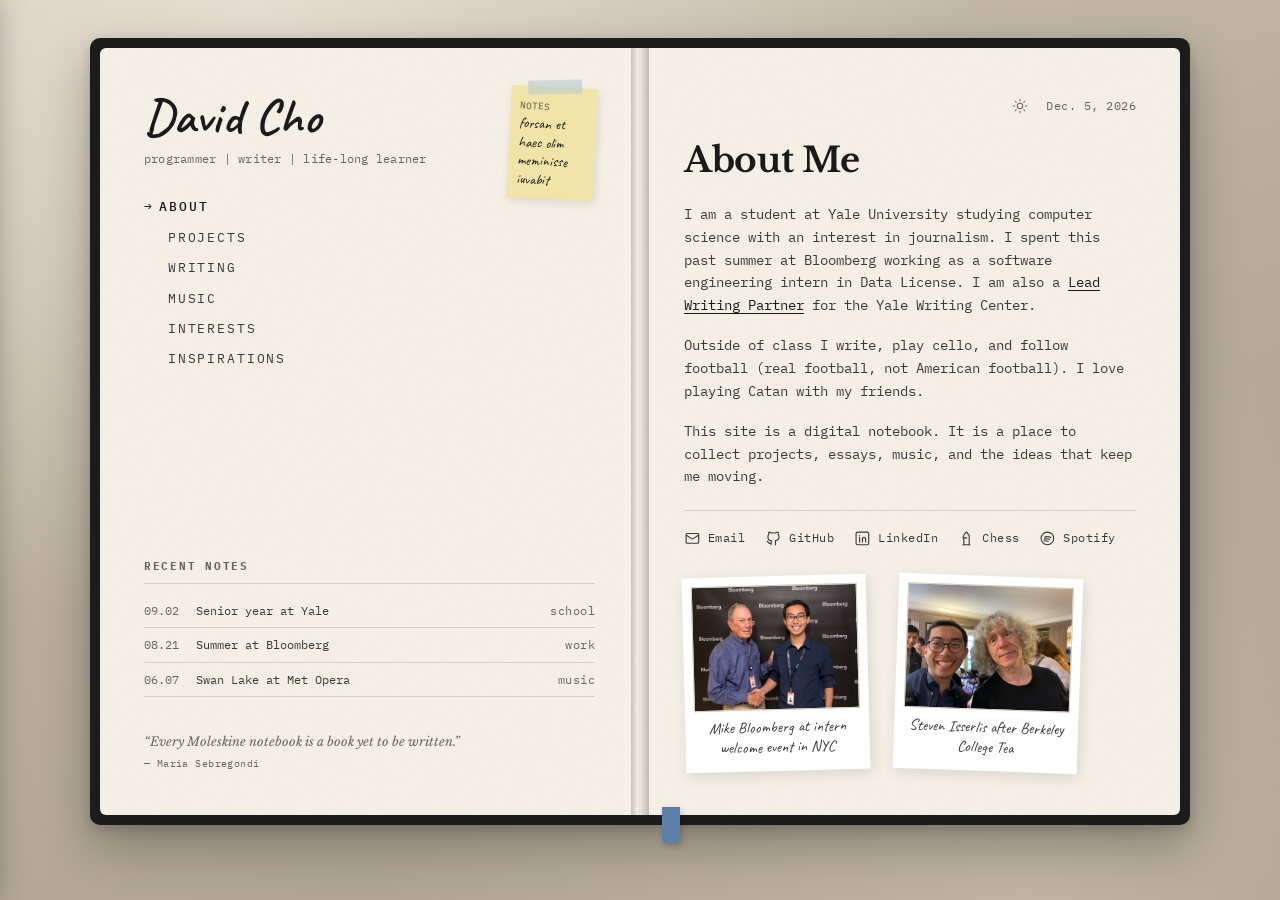
==== src/index.html @ 08c5a35d "Ship first full iteration of the notebook personal site. Move everything under src/, add About throu" ====
<!DOCTYPE html>
<html lang="en">
<head>
  <meta charset="UTF-8">
  <meta name="viewport" content="width=device-width, initial-scale=1.0">
  <title>David Cho — About</title>
  <link rel="stylesheet" href="assets/css/style.css">
</head>
<body data-page="about" data-show-mobile-home="true">
  <div class="site">
    <div data-chrome></div>
    <div class="notebook">
      <div data-page-left></div>
      <main class="page page-right">
        <div data-content-meta></div>
        <h2 class="content-title">About Me</h2>
        <div class="content-body">
          <p>
            I am a student at Yale University studying computer science with an interest in journalism.
            I spent this past summer at Bloomberg working as a software engineering intern in Data License.
            I am also a <a class="inline-link" href="https://poorvucenter.yale.edu/profile/david-cho" target="_blank" rel="noopener noreferrer">Lead Writing Partner</a> for the Yale Writing Center.
          </p>
          <p>
            Outside of class I write, play cello, and follow football (real football, not American football). I love playing Catan with my friends.
          </p>
          <p>
            This site is a digital notebook. It is a place to collect projects, essays, music, and the ideas that keep me moving.
          </p>

          <nav class="contact-links" aria-label="Contact">
            <a href="mailto:david.cho@yale.edu" class="contact-link">
              <svg viewBox="0 0 24 24" aria-hidden="true"><rect x="3" y="5" width="18" height="14" rx="1.5"/><path d="M3.5 7.5L12 13l8.5-5.5"/></svg>
              <span>Email</span>
            </a>
            <a href="https://github.com/Chodav" class="contact-link" target="_blank" rel="noopener noreferrer">
              <svg viewBox="0 0 24 24" aria-hidden="true"><path d="M9 19c-4.3 1.4-4.3-2.5-6-3m12 5v-3.5c0-1 .1-1.4-.5-2 2.8-.3 5.5-1.4 5.5-6.1 0-1.3-.5-2.4-1.3-3.2.1-.3.6-1.6-.1-3.2 0 0-1.1-.3-3.5 1.3a12 12 0 0 0-6.2 0C6.6 2.8 5.5 3.1 5.5 3.1c-.7 1.6-.2 2.9-.1 3.2A4.6 4.6 0 0 0 4.1 9.5c0 4.7 2.7 5.8 5.5 6.1-.6.5-.9 1.3-.9 2.5V21"/></svg>
              <span>GitHub</span>
            </a>
            <a href="https://www.linkedin.com/in/david-cho-4658502a8" class="contact-link" target="_blank" rel="noopener noreferrer">
              <svg viewBox="0 0 24 24" aria-hidden="true"><rect x="3" y="3" width="18" height="18" rx="2"/><path d="M8 10v7M8 7.5v.1M12 17v-4.2a2.3 2.3 0 0 1 4.6 0V17"/></svg>
              <span>LinkedIn</span>
            </a>
            <a href="https://www.chess.com/member/thechosenone_04" class="contact-link" target="_blank" rel="noopener noreferrer">
              <svg viewBox="0 0 24 24" aria-hidden="true"><path d="M7 21h10"/><path d="M8.5 21V13.5L7 11l1.2-3.2L10 4.5 12.5 3l1.3 1.8L16 8v13"/><path d="M8 11.2h4.5"/></svg>
              <span>Chess</span>
            </a>
            <a href="https://open.spotify.com/user/w8wuxxulh6s0yvmhb4m9mcxh7" class="contact-link" target="_blank" rel="noopener noreferrer">
              <svg viewBox="0 0 24 24" aria-hidden="true"><circle cx="12" cy="12" r="9"/><path d="M8 10.2c2.8-1 6.2-.8 8.8.5M7.5 13c2.5-.8 5.4-.6 7.7.5M7.2 15.7c1.9-.6 4.1-.5 5.9.3"/></svg>
              <span>Spotify</span>
            </a>
          </nav>

          <div class="photo-row" aria-label="Photos">
            <figure class="polaroid">
              <div class="polaroid-frame">
                <img src="assets/images/mike_bloomberg.jpg" alt="Meeting Mike Bloomberg at Bloomberg headquarters" width="1000" height="666" loading="lazy">
              </div>
              <figcaption class="polaroid-caption">Mike Bloomberg at intern welcome event in NYC</figcaption>
            </figure>
            <figure class="polaroid polaroid--tilt">
              <div class="polaroid-frame">
                <img src="assets/images/steven_isserlis.jpg" alt="With cellist Steven Isserlis" width="1000" height="750" loading="lazy">
              </div>
              <figcaption class="polaroid-caption">Steven Isserlis after Berkeley College Tea</figcaption>
            </figure>
          </div>
        </div>
      </main>
    </div>
    <div data-mount="mobile-home"></div>
  </div>
  <script src="assets/js/script.js"></script>
</body>
</html>
---- src/assets/css/style.css ----
@import url("https://fonts.googleapis.com/css2?family=Caveat:wght@500;600&family=IBM+Plex+Mono:ital,wght@0,400;0,500;1,400&family=Libre+Baskerville:ital,wght@0,400;0,700;1,400&display=swap");

:root {
  --paper: #f5f0e6;
  --paper-deep: #ebe4d6;
  --ink: #1a1a1a;
  --ink-soft: #3a3a3a;
  --ink-muted: #6b6560;
  --rule: #d4cdc0;
  --sticky: #f0e4a8;
  --tape: rgba(180, 200, 210, 0.55);
  --cover: #1c1c1c;
  --ribbon: #5b7fa6;
  --shadow: rgba(40, 30, 20, 0.12);
  --drawer-bg: #161616;
  --drawer-ink: #f5f0e6;
  --font-script: "Caveat", cursive;
  --font-serif: "Libre Baskerville", Georgia, serif;
  --font-mono: "IBM Plex Mono", "Courier New", monospace;
  --page-pad: clamp(1.5rem, 4vw, 2.75rem);
  --spread-max: 1100px;
  --radius-page: 6px;
  --page-min-h: 640px;
  --page-max-h: min(780px, calc(100vh - 5rem));
}

[data-theme="dark"] {
  --paper: #1e1c19;
  --paper-deep: #161411;
  --ink: #f0ebe3;
  --ink-soft: #d4cdc3;
  --ink-muted: #9a9288;
  --rule: #3a3630;
  --sticky: #5c5330;
  --tape: rgba(100, 130, 150, 0.45);
  --cover: #0a0a0a;
  --shadow: rgba(0, 0, 0, 0.45);
  --drawer-bg: #0d0d0d;
  --drawer-ink: #f0ebe3;
}

*,
*::before,
*::after {
  box-sizing: border-box;
}

html {
  scroll-behavior: smooth;
}

body {
  margin: 0;
  min-height: 100vh;
  font-family: var(--font-mono);
  font-size: 0.9rem;
  line-height: 1.65;
  color: var(--ink);
  background:
    radial-gradient(ellipse at 20% 0%, rgba(255, 250, 240, 0.5), transparent 50%),
    radial-gradient(ellipse at 80% 100%, rgba(220, 210, 190, 0.4), transparent 45%),
    linear-gradient(160deg, #cfc6b4 0%, #b8ae9a 45%, #a89e8a 100%);
  background-attachment: fixed;
}

[data-theme="dark"] body {
  background:
    radial-gradient(ellipse at 30% 10%, rgba(50, 45, 38, 0.8), transparent 50%),
    linear-gradient(160deg, #0f0e0c 0%, #1a1814 100%);
}

a {
  color: inherit;
  text-decoration: none;
}

a:hover {
  opacity: 0.7;
}

img,
svg {
  max-width: 100%;
  display: block;
}

button {
  font: inherit;
  color: inherit;
  background: none;
  border: none;
  cursor: pointer;
  padding: 0;
}

/* —— Motion —— */
@keyframes notebook-in {
  from {
    opacity: 0;
    transform: translateY(12px);
  }
  to {
    opacity: 1;
    transform: translateY(0);
  }
}

@keyframes sticky-settle {
  from {
    opacity: 0;
    transform: rotate(8deg) translateY(-6px);
  }
  to {
    opacity: 1;
    transform: rotate(3deg) translateY(0);
  }
}

/* —— Site shell —— */
.site {
  min-height: 100vh;
  display: flex;
  flex-direction: column;
  align-items: center;
  padding: clamp(1rem, 3vw, 2.5rem) 1rem 3rem;
}

/* —— Mobile header —— */
.mobile-header {
  display: none;
  width: min(100%, 520px);
  align-items: center;
  justify-content: space-between;
  padding: 0.85rem 1.1rem;
  margin-bottom: 0.75rem;
  background: var(--paper);
  border: 1px solid var(--rule);
  border-radius: var(--radius-page);
  box-shadow: 0 8px 24px var(--shadow);
  position: relative;
  z-index: 20;
}

.mobile-header::after {
  content: "";
  position: absolute;
  top: -2px;
  right: 28%;
  width: 14px;
  height: 28px;
  background: var(--ribbon);
  border-radius: 0 0 3px 3px;
  box-shadow: 1px 2px 4px rgba(0, 0, 0, 0.15);
}

.mobile-brand {
  font-family: var(--font-script);
  font-size: 1.65rem;
  font-weight: 600;
  letter-spacing: 0.02em;
}

.icon-btn {
  width: 2rem;
  height: 2rem;
  display: grid;
  place-items: center;
  border-radius: 4px;
}

.icon-btn:hover {
  background: var(--paper-deep);
  opacity: 1;
}

.icon-btn svg {
  width: 1.15rem;
  height: 1.15rem;
  stroke: currentColor;
  fill: none;
  stroke-width: 1.6;
  stroke-linecap: round;
  stroke-linejoin: round;
}

/* —— Notebook spread —— */
.notebook {
  width: min(100%, var(--spread-max));
  display: grid;
  grid-template-columns: 1fr 1fr;
  background: var(--cover);
  border-radius: 10px;
  padding: 10px;
  box-shadow:
    0 20px 50px rgba(0, 0, 0, 0.28),
    0 4px 12px rgba(0, 0, 0, 0.15);
  position: relative;
  animation: notebook-in 0.55s ease both;
}

.notebook::before {
  content: "";
  position: absolute;
  top: 10px;
  bottom: 10px;
  left: 50%;
  width: 18px;
  transform: translateX(-50%);
  background: linear-gradient(
    90deg,
    rgba(0, 0, 0, 0.18),
    rgba(255, 255, 255, 0.04) 40%,
    rgba(0, 0, 0, 0.22)
  );
  z-index: 2;
  pointer-events: none;
}

.notebook::after {
  content: "";
  position: absolute;
  bottom: -18px;
  left: 52%;
  width: 18px;
  height: 36px;
  background: var(--ribbon);
  border-radius: 0 0 4px 4px;
  box-shadow: 2px 3px 6px rgba(0, 0, 0, 0.2);
}

.page {
  background-color: var(--paper);
  background-image:
    url("data:image/svg+xml,%3Csvg viewBox='0 0 200 200' xmlns='http://www.w3.org/2000/svg'%3E%3Cfilter id='n'%3E%3CfeTurbulence type='fractalNoise' baseFrequency='0.85' numOctaves='4' stitchTiles='stitch'/%3E%3C/filter%3E%3Crect width='100%25' height='100%25' filter='url(%23n)' opacity='0.04'/%3E%3C/svg%3E");
  min-height: min(var(--page-min-h), var(--page-max-h));
  max-height: var(--page-max-h);
  overflow-y: auto;
  overscroll-behavior: contain;
  padding: var(--page-pad);
  position: relative;
  scrollbar-width: thin;
  scrollbar-color: var(--rule) transparent;
}

.page-left {
  border-radius: var(--radius-page) 0 0 var(--radius-page);
  display: flex;
  flex-direction: column;
  gap: 1.75rem;
  border-right: 1px solid rgba(0, 0, 0, 0.06);
  overflow: visible;
}

.page-right {
  border-radius: 0 var(--radius-page) var(--radius-page) 0;
  display: flex;
  flex-direction: column;
}

/* —— Brand / sidebar —— */
.brand {
  position: relative;
  padding-right: 5.5rem;
}

.brand-name {
  font-family: var(--font-script);
  font-size: clamp(2.4rem, 4vw, 3.1rem);
  font-weight: 600;
  line-height: 1;
  margin: 0 0 0.35rem;
  letter-spacing: 0.01em;
}

.brand-tagline {
  margin: 0;
  font-size: 0.78rem;
  color: var(--ink-muted);
  letter-spacing: 0.02em;
}

/* —— Sticky note —— */
.sticky {
  position: absolute;
  top: -0.35rem;
  right: 0;
  width: 5.4rem;
  padding: 0.85rem 0.55rem 0.65rem;
  background: var(--sticky);
  box-shadow: 2px 3px 8px var(--shadow);
  transform: rotate(3deg);
  font-family: var(--font-script);
  font-size: 0.92rem;
  line-height: 1.25;
  color: var(--ink);
  z-index: 1;
  opacity: 1;
  animation: sticky-settle 0.7s 0.2s ease both;
}

.sticky:empty {
  display: none;
}

.sticky::before {
  content: "";
  position: absolute;
  top: -7px;
  left: 50%;
  transform: translateX(-50%) rotate(-4deg);
  width: 62%;
  height: 14px;
  background: var(--tape);
  border-radius: 1px;
}

.sticky-label {
  display: block;
  font-family: var(--font-mono);
  font-size: 0.58rem;
  letter-spacing: 0.12em;
  text-transform: uppercase;
  margin-bottom: 0.2rem;
  opacity: 0.7;
}

/* —— Nav —— */
.side-nav {
  display: flex;
  flex-direction: column;
  gap: 0.55rem;
}

.side-nav a {
  font-size: 0.82rem;
  letter-spacing: 0.14em;
  text-transform: uppercase;
  color: var(--ink-soft);
  display: flex;
  align-items: center;
  gap: 0.45rem;
  transition: color 0.15s ease;
}

.side-nav a:hover {
  opacity: 1;
  color: var(--ink);
}

.side-nav a.active {
  color: var(--ink);
  font-weight: 500;
}

.side-nav a.active::before {
  content: "→";
  font-weight: 400;
  letter-spacing: 0;
}

.side-nav a:not(.active)::before {
  content: "";
  width: 1.05rem;
}

/* —— Recent notes —— */
.recent {
  margin-top: auto;
}

.recent-heading {
  font-size: 0.68rem;
  letter-spacing: 0.16em;
  text-transform: uppercase;
  color: var(--ink-muted);
  margin: 0 0 0.65rem;
  padding-bottom: 0.4rem;
  border-bottom: 1px solid var(--rule);
}

.note-list {
  list-style: none;
  margin: 0;
  padding: 0;
}

.note-list li {
  display: grid;
  grid-template-columns: 2.6rem 1fr auto;
  gap: 0.65rem;
  align-items: baseline;
  padding: 0.45rem 0;
  border-bottom: 1px solid var(--rule);
  font-size: 0.72rem;
}

.note-date {
  color: var(--ink-muted);
  font-variant-numeric: tabular-nums;
}

.note-title {
  color: var(--ink-soft);
  white-space: nowrap;
  overflow: hidden;
  text-overflow: ellipsis;
}

.note-tag {
  color: var(--ink-muted);
  letter-spacing: 0.04em;
}

.quote {
  margin: 0;
  padding-top: 0.5rem;
  font-family: var(--font-serif);
  font-size: 0.78rem;
  font-style: italic;
  color: var(--ink-muted);
  line-height: 1.5;
}

.quote cite {
  display: block;
  margin-top: 0.25rem;
  font-style: normal;
  font-family: var(--font-mono);
  font-size: 0.65rem;
  letter-spacing: 0.04em;
}

/* —— Content pane —— */
.content-meta {
  display: flex;
  justify-content: flex-end;
  align-items: center;
  gap: 0.75rem;
  margin-bottom: 1.25rem;
}

.content-date {
  font-size: 0.75rem;
  color: var(--ink-muted);
  letter-spacing: 0.04em;
}

.desktop-theme {
  display: grid;
  place-items: center;
  width: 1.75rem;
  height: 1.75rem;
  border-radius: 4px;
  color: var(--ink-muted);
}

.desktop-theme:hover {
  color: var(--ink);
  background: var(--paper-deep);
  opacity: 1;
}

.desktop-theme svg {
  width: 1rem;
  height: 1rem;
  stroke: currentColor;
  fill: none;
  stroke-width: 1.6;
  stroke-linecap: round;
  stroke-linejoin: round;
}

.content-title {
  font-family: var(--font-serif);
  font-size: clamp(1.75rem, 3vw, 2.15rem);
  font-weight: 700;
  margin: 0 0 1.35rem;
  letter-spacing: -0.01em;
  line-height: 1.2;
}

.content-body {
  flex: 1;
  display: flex;
  flex-direction: column;
}

.content-body p {
  margin: 0 0 1.1rem;
  color: var(--ink-soft);
  font-size: 0.86rem;
}

.content-body p:last-of-type {
  margin-bottom: 0;
}

a.inline-link {
  color: var(--ink);
  text-decoration: underline !important;
  text-decoration-thickness: 1.5px;
  text-underline-offset: 0.2em;
  text-decoration-color: currentColor;
}

a.inline-link:hover {
  opacity: 0.7;
}

.content-rule {
  border: 0;
  border-top: 1px solid var(--rule);
  margin: 1.25rem 0 0;
  width: 100%;
}

.contact-links {
  display: flex;
  flex-wrap: wrap;
  gap: 0.65rem 1.25rem;
  margin: 1.35rem 0 0;
  padding-top: 1.1rem;
  border-top: 1px solid var(--rule);
}

.contact-link {
  display: inline-flex;
  align-items: center;
  gap: 0.45rem;
  font-size: 0.75rem;
  letter-spacing: 0.04em;
  color: var(--ink-soft);
}

.contact-link:hover {
  opacity: 1;
  color: var(--ink);
}

.contact-link svg {
  width: 1.05rem;
  height: 1.05rem;
  stroke: currentColor;
  fill: none;
  stroke-width: 1.6;
  stroke-linecap: round;
  stroke-linejoin: round;
  flex-shrink: 0;
}

/* —— Essay / list items —— */
.entry-list {
  list-style: none;
  margin: 0;
  padding: 0;
  display: flex;
  flex-direction: column;
  gap: 0;
}

.entry-list > li {
  border-bottom: 1px solid var(--rule);
}

.entry-list > li:first-child {
  border-top: 1px solid var(--rule);
}

.entry {
  display: grid;
  grid-template-columns: 2.4rem 1fr auto;
  gap: 0.85rem 1rem;
  padding: 1.15rem 0;
  align-items: start;
  transition: background 0.15s ease;
}

.entry:hover {
  opacity: 1;
}

.entry-num {
  font-size: 0.75rem;
  color: var(--ink-muted);
  padding-top: 0.2rem;
  font-variant-numeric: tabular-nums;
}

.entry-main {
  min-width: 0;
}

.entry-title {
  font-family: var(--font-serif);
  font-size: 1.05rem;
  font-weight: 700;
  margin: 0 0 0.25rem;
  line-height: 1.3;
}

.entry-date {
  display: block;
  font-size: 0.68rem;
  color: var(--ink-muted);
  margin-bottom: 0.45rem;
  letter-spacing: 0.03em;
}

.entry-blurb {
  margin: 0;
  font-size: 0.78rem;
  color: var(--ink-soft);
  line-height: 1.5;
}

.entry-arrow {
  font-size: 1rem;
  color: var(--ink-muted);
  padding-top: 0.15rem;
  transition: transform 0.15s ease, color 0.15s ease;
}

.entry:hover .entry-arrow {
  transform: translateX(3px);
  color: var(--ink);
}

/* —— Project / interest cards as note rows —— */
.item-grid {
  list-style: none;
  margin: 0;
  padding: 0;
}

.item-grid > li {
  padding: 1.1rem 0;
  border-bottom: 1px solid var(--rule);
}

.item-grid > li:first-child {
  border-top: 1px solid var(--rule);
}

.item-head {
  display: flex;
  justify-content: space-between;
  align-items: baseline;
  gap: 1rem;
  margin-bottom: 0.35rem;
}

.item-title {
  font-family: var(--font-serif);
  font-size: 1.05rem;
  font-weight: 700;
  margin: 0;
}

.item-meta {
  font-size: 0.68rem;
  color: var(--ink-muted);
  letter-spacing: 0.06em;
  text-transform: uppercase;
  white-space: nowrap;
}

.item-link {
  display: block;
}

.item-link:hover {
  opacity: 1;
}

.item-link:hover .item-title {
  opacity: 0.7;
}

.item-link:hover .item-meta {
  color: var(--ink);
}

.item-desc {
  margin: 0;
  font-size: 0.8rem;
  color: var(--ink-soft);
  max-width: 42ch;
}

.item-quote {
  margin: 0.15rem 0 0;
  padding: 0;
  border: 0;
  font-family: var(--font-serif);
  font-size: 0.9rem;
  font-style: italic;
  color: var(--ink-soft);
  line-height: 1.55;
  max-width: 36ch;
}

.item-desc + .item-quote,
.item-desc + .item-quotes {
  margin-top: 1.75rem;
}

.item-quotes {
  display: block;
  margin-top: 0.55rem;
}

.item-quotes .item-quote {
  margin: 0;
}

.item-quotes .item-quote + .item-quote {
  margin-top: 2.25rem;
}

.item-quote p {
  margin: 0;
}

.item-quote cite {
  display: block;
  margin-top: 0.55rem;
  font-style: normal;
  font-family: var(--font-mono);
  font-size: 0.65rem;
  letter-spacing: 0.04em;
  color: var(--ink-muted);
}

/* —— Collapsible interest sections —— */
.interest-block {
  border-bottom: 1px solid var(--rule);
  padding: 0.15rem 0;
}

.interest-block:first-of-type {
  margin-top: 0.25rem;
}

.interest-block > summary {
  list-style: none;
  display: flex;
  justify-content: space-between;
  align-items: baseline;
  gap: 1rem;
  padding: 1rem 0;
  font-family: var(--font-serif);
  font-size: 1.05rem;
  font-weight: 700;
  cursor: pointer;
  user-select: none;
}

.interest-block > summary::-webkit-details-marker {
  display: none;
}

.interest-block > summary::after {
  content: "+";
  font-family: var(--font-mono);
  font-size: 0.85rem;
  font-weight: 400;
  color: var(--ink-muted);
  letter-spacing: 0;
}

.interest-block[open] > summary::after {
  content: "−";
}

.interest-block > summary:hover {
  opacity: 0.75;
}

.interest-panel {
  padding: 0 0 1.15rem;
}

.interest-panel > p {
  margin: 0 0 0.85rem;
}

.interest-panel .contact-links {
  margin: 0 0 0.85rem;
  padding-top: 0;
  border-top: none;
}

.interest-panel .item-grid > li:first-child {
  border-top: 1px solid var(--rule);
}

.interest-panel .item-grid:empty {
  display: none;
}

/* —— Polaroid photos —— */
.photo-row {
  display: flex;
  flex-wrap: wrap;
  gap: 1.25rem 1.75rem;
  align-items: flex-start;
  margin-top: auto;
  padding-top: 1.75rem;
}

.polaroid {
  display: block;
  margin: 0;
  background: #fff;
  padding: 0.55rem 0.55rem 0.85rem;
  box-shadow: 2px 4px 14px var(--shadow);
  transform: rotate(-1.5deg);
  width: 11.5rem;
  flex: 0 0 auto;
  max-width: calc(50% - 0.9rem);
}

.polaroid--tilt {
  transform: rotate(2deg);
}

[data-theme="dark"] .polaroid {
  background: #2a2722;
}

.polaroid-frame {
  position: relative;
  width: 100%;
  aspect-ratio: 4 / 3;
  background: var(--paper-deep);
  border: 1px solid var(--rule);
  overflow: hidden;
}

.polaroid-frame img {
  position: absolute;
  inset: 0;
  width: 100%;
  height: 100%;
  max-width: none;
  object-fit: cover;
  object-position: center;
  display: block;
}

.polaroid-caption {
  font-family: var(--font-script);
  font-size: 0.98rem;
  line-height: 1.25;
  text-align: center;
  margin: 0.55rem 0.15rem 0;
  color: var(--ink-soft);
}

/* —— Drawer (mobile) —— */
.drawer-backdrop {
  display: none;
  position: fixed;
  inset: 0;
  background: rgba(0, 0, 0, 0.45);
  z-index: 40;
  opacity: 0;
  transition: opacity 0.25s ease;
}

.drawer-backdrop.open {
  display: block;
  opacity: 1;
}

.drawer {
  position: fixed;
  top: 0;
  left: 0;
  bottom: 0;
  width: min(300px, 86vw);
  background: var(--drawer-bg);
  color: var(--drawer-ink);
  z-index: 50;
  padding: 1.5rem 1.25rem 2rem;
  display: flex;
  flex-direction: column;
  gap: 1.5rem;
  transform: translateX(-105%);
  transition: transform 0.28s ease;
  box-shadow: 8px 0 30px rgba(0, 0, 0, 0.35);
}

.drawer.open {
  transform: translateX(0);
}

.drawer-close {
  align-self: flex-start;
  width: 2rem;
  height: 2rem;
  display: grid;
  place-items: center;
}

.drawer-close svg {
  width: 1.2rem;
  height: 1.2rem;
  stroke: currentColor;
  fill: none;
  stroke-width: 1.6;
  stroke-linecap: round;
}

.drawer-nav {
  display: flex;
  flex-direction: column;
  gap: 0.15rem;
}

.drawer-nav a {
  display: flex;
  align-items: center;
  gap: 0.85rem;
  padding: 0.7rem 0.4rem;
  font-size: 0.82rem;
  letter-spacing: 0.14em;
  text-transform: uppercase;
  border-radius: 4px;
  color: var(--drawer-ink);
}

.drawer-nav a:hover,
.drawer-nav a.active {
  opacity: 1;
  background: rgba(255, 255, 255, 0.06);
}

.drawer-nav a svg {
  width: 1.15rem;
  height: 1.15rem;
  stroke: currentColor;
  fill: none;
  stroke-width: 1.5;
  stroke-linecap: round;
  stroke-linejoin: round;
  flex-shrink: 0;
}

.drawer-utils {
  margin-top: auto;
  display: flex;
  flex-direction: column;
  gap: 0.5rem;
  padding-top: 1rem;
  border-top: 1px solid rgba(255, 255, 255, 0.1);
}

.drawer-utils button {
  display: flex;
  align-items: center;
  gap: 0.85rem;
  padding: 0.7rem 0.4rem;
  font-size: 0.78rem;
  letter-spacing: 0.12em;
  text-transform: uppercase;
  color: var(--drawer-ink);
  border-radius: 4px;
  text-align: left;
}

.drawer-utils button:hover {
  background: rgba(255, 255, 255, 0.06);
  opacity: 1;
}

.drawer-utils svg {
  width: 1.15rem;
  height: 1.15rem;
  stroke: currentColor;
  fill: none;
  stroke-width: 1.5;
  stroke-linecap: round;
  stroke-linejoin: round;
}

.drawer .sticky {
  position: relative;
  top: auto;
  right: auto;
  transform: rotate(-2deg);
  margin: 0.5rem 0 0 0.5rem;
  color: #1a1a1a;
  width: 7rem;
  font-size: 1rem;
}

[data-theme="dark"] .drawer .sticky {
  color: #1a1a1a;
  background: #f0e4a8;
}

body.menu-open {
  overflow: hidden;
}

/* —— Mobile home extras (shown on small screens on index) —— */
.mobile-home {
  display: none;
}

/* —— Responsive —— */
@media (max-width: 900px) {
  .site {
    padding: 1rem 0.75rem 2rem;
  }

  .mobile-header {
    display: flex;
  }

  .desktop-theme {
    display: none;
  }

  .notebook {
    grid-template-columns: 1fr;
    max-width: 520px;
    padding: 8px;
  }

  .notebook::before,
  .notebook::after {
    display: none;
  }

  .page-left {
    display: none;
  }

  .page-right {
    border-radius: var(--radius-page);
    min-height: auto;
  }

  .page {
    min-height: auto;
    max-height: none;
    overflow-y: visible;
  }

  .mobile-home {
    display: block;
    width: min(100%, 520px);
    margin-top: 0.75rem;
    background: var(--paper);
    border: 1px solid var(--rule);
    border-radius: var(--radius-page);
    padding: var(--page-pad);
    box-shadow: 0 8px 24px var(--shadow);
    position: relative;
  }

  .mobile-home .brand {
    padding-right: 5.5rem;
    margin-bottom: 1.5rem;
  }

  .mobile-home .side-nav {
    margin-bottom: 1.75rem;
  }

  .mobile-home .side-nav a:not(.active)::before {
    content: none;
    width: 0;
  }

  .mobile-home .side-nav a.active::before {
    content: "→";
    margin-right: 0.35rem;
  }
}

@media (max-width: 480px) {
  .entry {
    grid-template-columns: 2rem 1fr auto;
    gap: 0.5rem;
  }

  .entry-title {
    font-size: 0.95rem;
  }

  .note-list li {
    grid-template-columns: 2.4rem 1fr;
  }

  .note-tag {
    display: none;
  }
}

@media (prefers-reduced-motion: reduce) {
  *,
  *::before,
  *::after {
    animation-duration: 0.01ms !important;
    transition-duration: 0.01ms !important;
  }
}
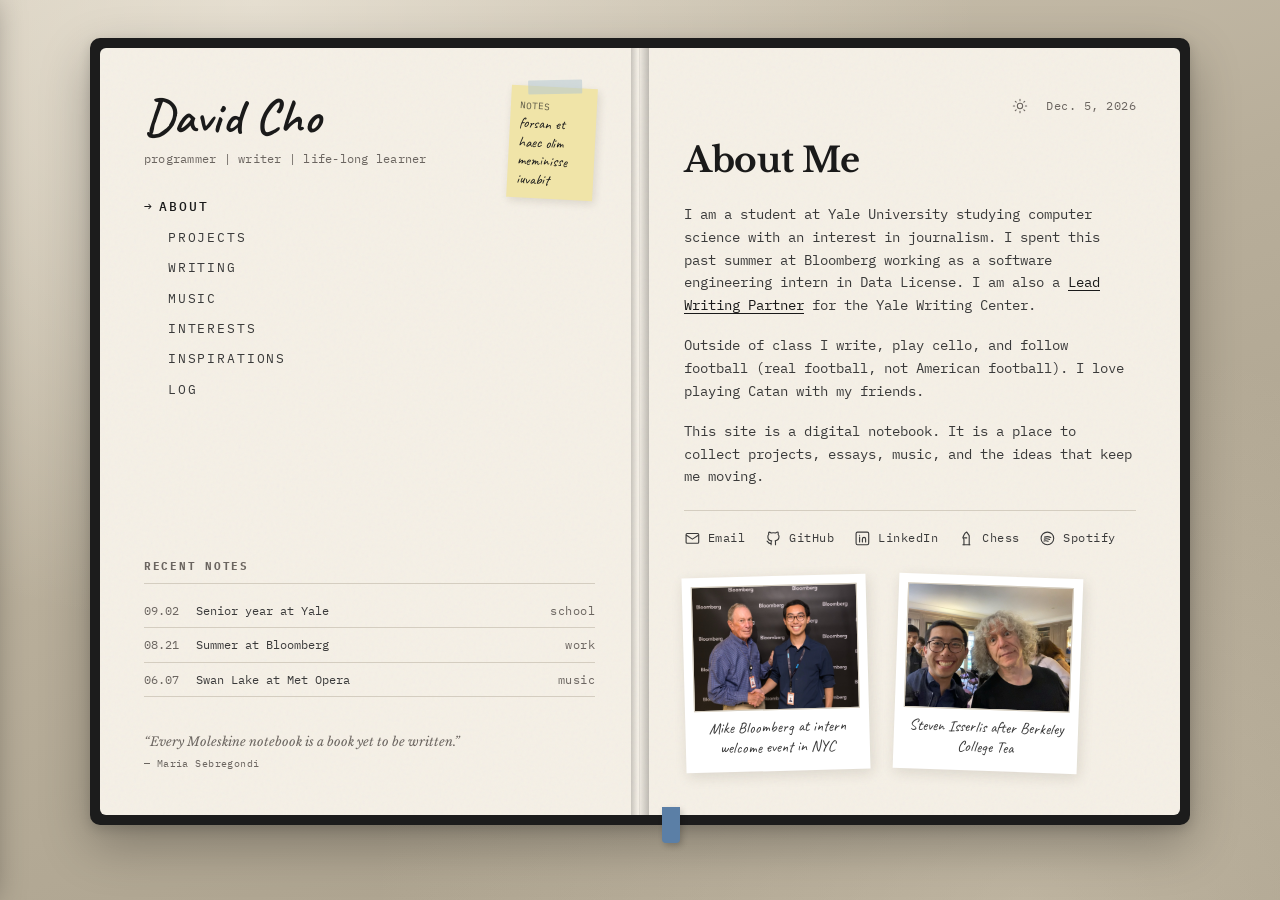
==== commit cfc7a63d: "Stop messengers from using photos as link preview. Add text-only Open Graph tags and load the About " ====
--- a/src/index.html
+++ b/src/index.html
@@ -4,6 +4,11 @@
   <meta charset="UTF-8">
   <meta name="viewport" content="width=device-width, initial-scale=1.0">
   <title>David Cho — About</title>
+  <meta property="og:type" content="website">
+  <meta property="og:url" content="https://chodav.github.io/">
+  <meta property="og:title" content="David Cho — About">
+  <meta property="og:description" content="A digital notebook for projects, essays, music, and notes.">
+  <meta name="twitter:card" content="summary">
   <link rel="stylesheet" href="assets/css/style.css">
 </head>
 <body data-page="about" data-show-mobile-home="true">
@@ -52,15 +57,21 @@
 
           <div class="photo-row" aria-label="Photos">
             <figure class="polaroid">
-              <div class="polaroid-frame">
-                <img src="assets/images/mike_bloomberg.jpg" alt="Meeting Mike Bloomberg at Bloomberg headquarters" width="1000" height="666" loading="lazy">
-              </div>
+              <div
+                class="polaroid-frame"
+                role="img"
+                aria-label="Meeting Mike Bloomberg at Bloomberg headquarters"
+                data-photo="assets/images/mike_bloomberg.jpg"
+              ></div>
               <figcaption class="polaroid-caption">Mike Bloomberg at intern welcome event in NYC</figcaption>
             </figure>
             <figure class="polaroid polaroid--tilt">
-              <div class="polaroid-frame">
-                <img src="assets/images/steven_isserlis.jpg" alt="With cellist Steven Isserlis" width="1000" height="750" loading="lazy">
-              </div>
+              <div
+                class="polaroid-frame"
+                role="img"
+                aria-label="With cellist Steven Isserlis"
+                data-photo="assets/images/steven_isserlis.jpg"
+              ></div>
               <figcaption class="polaroid-caption">Steven Isserlis after Berkeley College Tea</figcaption>
             </figure>
           </div>
--- a/src/assets/css/style.css
+++ b/src/assets/css/style.css
@@ -833,6 +833,8 @@
   width: 100%;
   aspect-ratio: 4 / 3;
   background: var(--paper-deep);
+  background-size: cover;
+  background-position: center;
   border: 1px solid var(--rule);
   overflow: hidden;
 }
@@ -855,6 +857,354 @@
   text-align: center;
   margin: 0.55rem 0.15rem 0;
   color: var(--ink-soft);
+}
+
+/* —— Activity log —— */
+.log-toolbar {
+  display: flex;
+  align-items: center;
+  justify-content: flex-end;
+  gap: 0.65rem;
+  margin: 0.15rem 0 0.35rem;
+}
+
+.log-year-label {
+  font-size: 0.75rem;
+  letter-spacing: 0.04em;
+  color: var(--ink-muted);
+  min-width: 8.5rem;
+  text-align: center;
+  font-variant-numeric: tabular-nums;
+}
+
+.log-year-btn {
+  width: 1.5rem;
+  height: 1.5rem;
+  display: grid;
+  place-items: center;
+  border-radius: 4px;
+  color: var(--ink-soft);
+  font-size: 1.05rem;
+  line-height: 1;
+}
+
+.log-year-btn:hover:not(:disabled) {
+  background: var(--paper-deep);
+  color: var(--ink);
+  opacity: 1;
+}
+
+.log-year-btn:disabled {
+  opacity: 0.3;
+  cursor: default;
+}
+
+.log-section {
+  --cell: 11px;
+  --cell-gap: 3px;
+  margin-top: 1.15rem;
+  padding-top: 1.15rem;
+  border-top: 1px solid var(--rule);
+  flex-shrink: 0;
+}
+
+.log-head {
+  display: flex;
+  justify-content: space-between;
+  align-items: baseline;
+  gap: 1rem;
+  margin-bottom: 0.85rem;
+}
+
+.log-title {
+  font-family: var(--font-serif);
+  font-size: 1.08rem;
+  font-weight: 700;
+  margin: 0;
+}
+
+.content-body .log-stats {
+  margin: 0;
+  font-size: 0.68rem;
+  color: var(--ink-muted);
+  letter-spacing: 0.03em;
+  text-align: right;
+}
+
+.log-section[data-log="github"] {
+  --log-0: var(--paper-deep);
+  --log-1: #c9d6e2;
+  --log-2: #8fa8be;
+  --log-3: #5b7fa6;
+  --log-4: #2f4d6e;
+}
+
+.log-section[data-log="reading"] {
+  --log-0: var(--paper-deep);
+  --log-1: #ead9a4;
+  --log-2: #d4b85c;
+  --log-3: #b8963a;
+  --log-4: #7a6220;
+}
+
+[data-theme="dark"] .log-section[data-log="github"] {
+  --log-0: #2a2722;
+  --log-1: #3d4e5c;
+  --log-2: #4d6a86;
+  --log-3: #6b8faf;
+  --log-4: #9bb4c9;
+}
+
+[data-theme="dark"] .log-section[data-log="reading"] {
+  --log-0: #2a2722;
+  --log-1: #4a4328;
+  --log-2: #7a6a30;
+  --log-3: #b8963a;
+  --log-4: #d4b85c;
+}
+
+.log-calendar {
+  display: grid;
+  grid-template-columns: 1.7rem minmax(0, 1fr);
+  gap: 0.4rem;
+  align-items: end;
+}
+
+.log-weekdays {
+  display: grid;
+  grid-template-rows: 0.9rem repeat(7, var(--cell));
+  gap: var(--cell-gap);
+  font-size: 0.55rem;
+  line-height: var(--cell);
+  color: var(--ink-muted);
+  letter-spacing: 0.02em;
+}
+
+.log-grid-scroll {
+  overflow-x: auto;
+  overflow-y: hidden;
+  padding-bottom: 0.2rem;
+  min-height: calc(0.9rem + 7 * var(--cell) + 7 * var(--cell-gap));
+  scrollbar-width: thin;
+  scrollbar-color: var(--rule) transparent;
+}
+
+.log-months {
+  display: grid;
+  grid-auto-flow: column;
+  grid-auto-columns: var(--cell);
+  gap: var(--cell-gap);
+  height: 0.9rem;
+  margin-bottom: var(--cell-gap);
+  font-size: 0.55rem;
+  color: var(--ink-muted);
+  letter-spacing: 0.02em;
+  width: max-content;
+}
+
+.log-months span {
+  white-space: nowrap;
+  width: var(--cell);
+  min-width: var(--cell);
+}
+
+.log-cells {
+  display: grid;
+  grid-auto-flow: column;
+  grid-template-rows: repeat(7, var(--cell));
+  grid-auto-columns: var(--cell);
+  gap: var(--cell-gap);
+  width: max-content;
+  height: calc(7 * var(--cell) + 6 * var(--cell-gap));
+}
+
+.log-cell {
+  display: block;
+  width: var(--cell);
+  height: var(--cell);
+  min-width: var(--cell);
+  min-height: var(--cell);
+  padding: 0;
+  border-radius: 2px;
+  appearance: none;
+  background: var(--log-0);
+  box-shadow: inset 0 0 0 1px rgba(0, 0, 0, 0.08);
+}
+
+.log-cell--pad {
+  visibility: hidden;
+  pointer-events: none;
+}
+
+.log-cell[data-level="1"] { background: var(--log-1); }
+.log-cell[data-level="2"] { background: var(--log-2); }
+.log-cell[data-level="3"] { background: var(--log-3); }
+.log-cell[data-level="4"] { background: var(--log-4); }
+
+.log-cell:hover:not(:disabled):not(.log-cell--pad) {
+  outline: 1px solid var(--ink);
+  outline-offset: 1px;
+  opacity: 1;
+  z-index: 1;
+}
+
+.log-cell.is-selected {
+  outline: 1px solid var(--ink);
+  outline-offset: 1px;
+}
+
+.log-cell.is-today {
+  box-shadow: inset 0 0 0 1px var(--ink);
+}
+
+.log-cell:disabled {
+  cursor: default;
+  opacity: 0.45;
+}
+
+.log-foot {
+  display: flex;
+  align-items: center;
+  justify-content: space-between;
+  gap: 0.75rem;
+  margin-top: 0.55rem;
+}
+
+.log-sync {
+  font-size: 0.58rem;
+  letter-spacing: 0.08em;
+  text-transform: uppercase;
+  color: var(--ink-muted);
+}
+
+.log-legend {
+  display: flex;
+  align-items: center;
+  justify-content: flex-end;
+  gap: 0.28rem;
+  margin-left: auto;
+  font-size: 0.58rem;
+  color: var(--ink-muted);
+}
+
+.log-legend .log-cell {
+  flex: 0 0 var(--cell);
+}
+
+.log-detail {
+  margin-top: 1rem;
+  padding-top: 0.95rem;
+  border-top: 1px dashed var(--rule);
+  scroll-margin-bottom: 1.25rem;
+}
+
+.content-body .log-detail-date {
+  margin: 0 0 0.4rem;
+  font-size: 0.68rem;
+  letter-spacing: 0.04em;
+  color: var(--ink-muted);
+}
+
+.content-body .log-detail-body {
+  margin: 0 0 0.65rem;
+  font-size: 0.82rem;
+}
+
+.log-entries {
+  list-style: none;
+  margin: 0 0 0.85rem;
+  padding: 0;
+}
+
+.log-entries li {
+  display: grid;
+  grid-template-columns: 1fr auto;
+  gap: 0.75rem;
+  align-items: start;
+  padding: 0.55rem 0;
+  border-bottom: 1px solid var(--rule);
+}
+
+.content-body .log-entry-title {
+  margin: 0;
+  font-family: var(--font-serif);
+  font-size: 0.92rem;
+  font-weight: 700;
+  line-height: 1.35;
+}
+
+.content-body .log-entry-note {
+  margin: 0.25rem 0 0;
+  font-size: 0.78rem;
+  color: var(--ink-soft);
+  line-height: 1.5;
+}
+
+.log-remove {
+  color: var(--ink-muted);
+  font-size: 1.05rem;
+  line-height: 1;
+  padding: 0.1rem 0.25rem;
+}
+
+.log-remove:hover {
+  color: var(--ink);
+  opacity: 1;
+}
+
+.log-form {
+  display: flex;
+  flex-direction: column;
+  gap: 0.7rem;
+}
+
+.log-label {
+  display: flex;
+  flex-direction: column;
+  gap: 0.2rem;
+  font-size: 0.62rem;
+  letter-spacing: 0.12em;
+  text-transform: uppercase;
+  color: var(--ink-muted);
+}
+
+.log-field {
+  width: 100%;
+  border: 0;
+  border-bottom: 1px solid var(--rule);
+  border-radius: 0;
+  background: transparent;
+  font-family: var(--font-mono);
+  font-size: 0.82rem;
+  letter-spacing: 0;
+  text-transform: none;
+  color: var(--ink);
+  padding: 0.35rem 0;
+}
+
+.log-field:focus {
+  outline: none;
+  border-bottom-color: var(--ink);
+}
+
+.log-field--area {
+  resize: vertical;
+  min-height: 4.5rem;
+  line-height: 1.5;
+}
+
+.log-submit {
+  align-self: flex-start;
+  margin-top: 0.15rem;
+  font-size: 0.68rem;
+  letter-spacing: 0.14em;
+  text-transform: uppercase;
+  color: var(--ink-soft);
+}
+
+.log-submit:hover {
+  color: var(--ink);
+  opacity: 1;
 }
 
 /* —— Drawer (mobile) —— */
@@ -1079,6 +1429,11 @@
     content: "→";
     margin-right: 0.35rem;
   }
+
+  .log-section {
+    --cell: 10px;
+    --cell-gap: 2px;
+  }
 }
 
 @media (max-width: 480px) {
